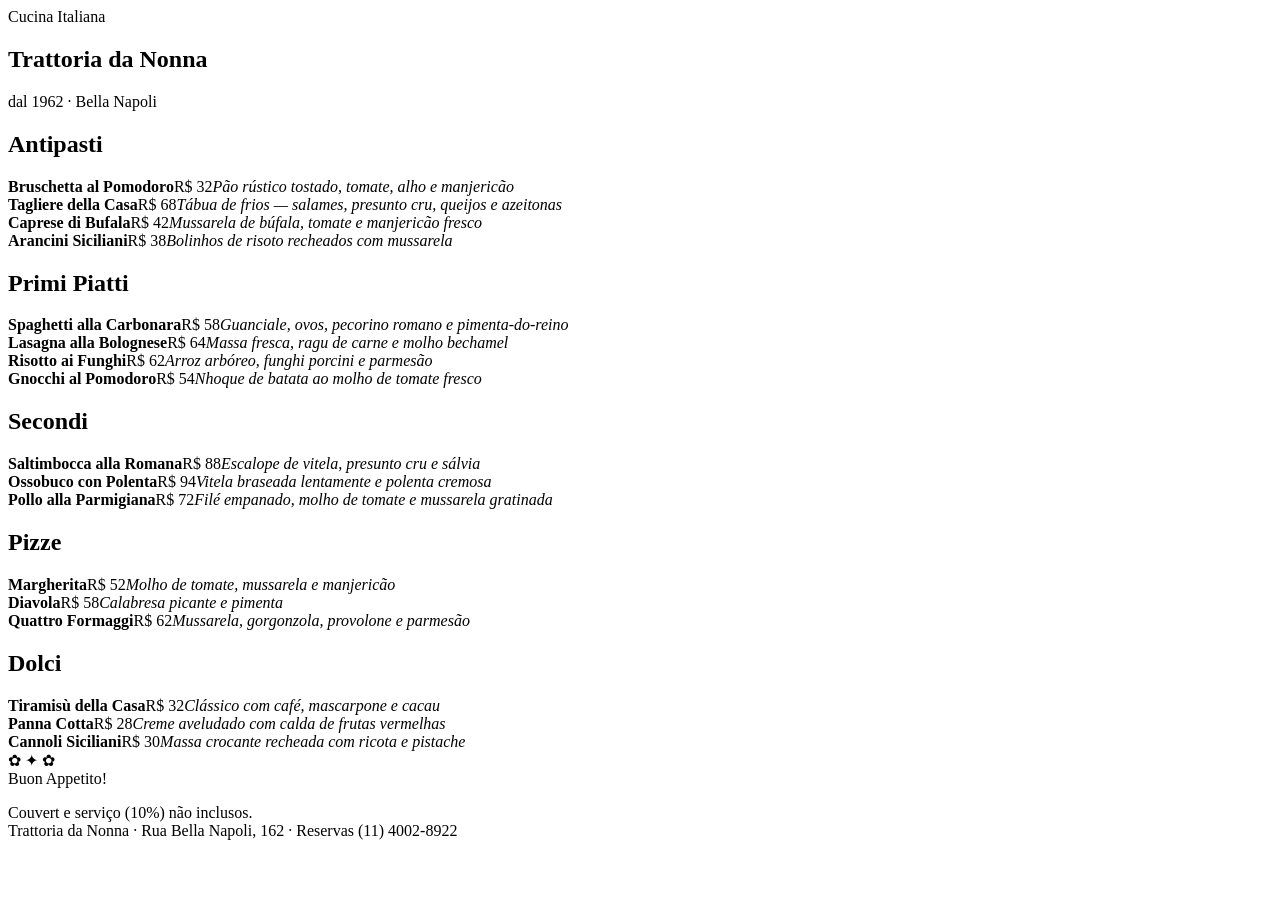
==== index.html @ 38fe3340 "Update stylesheet link path in index.html" ====
<!DOCTYPE html>
<html lang="pt-BR">
<head>
<meta charset="UTF-8" />
<meta name="viewport" content="width=device-width, initial-scale=1.0" />
<title>Trattoria da Nonna — Cardápio</title>
<link rel="preconnect" href="https://fonts.googleapis.com" />
<link rel="preconnect" href="https://fonts.gstatic.com" crossorigin />
<link href="https://fonts.googleapis.com/css2?family=Yeseva+One&family=EB+Garamond:ital,wght@0,400;0,500;0,600;1,400;1,500&family=Oswald:wght@500;600&display=swap" rel="stylesheet" />
<link rel="stylesheet" href="./css/styles.css" />
</head>
<body>

  <article class="menu" data-screen-label="Cardápio — La Bandiera">
    <div class="tricolor"></div>

    <header class="head">
      <div class="crest">Cucina Italiana</div>
      <h1>Trattoria da Nonna</h1>
      <div class="since">dal 1962 · Bella Napoli</div>
    </header>

    <section class="sec">
      <h2>Antipasti</h2>
      <div class="dish"><b>Bruschetta al Pomodoro</b><span>R$ 32</span><i>Pão rústico tostado, tomate, alho e manjericão</i></div>
      <div class="dish"><b>Tagliere della Casa</b><span>R$ 68</span><i>Tábua de frios — salames, presunto cru, queijos e azeitonas</i></div>
      <div class="dish"><b>Caprese di Bufala</b><span>R$ 42</span><i>Mussarela de búfala, tomate e manjericão fresco</i></div>
      <div class="dish"><b>Arancini Siciliani</b><span>R$ 38</span><i>Bolinhos de risoto recheados com mussarela</i></div>
    </section>

    <section class="sec">
      <h2>Primi Piatti</h2>
      <div class="dish"><b>Spaghetti alla Carbonara</b><span>R$ 58</span><i>Guanciale, ovos, pecorino romano e pimenta-do-reino</i></div>
      <div class="dish"><b>Lasagna alla Bolognese</b><span>R$ 64</span><i>Massa fresca, ragu de carne e molho bechamel</i></div>
      <div class="dish"><b>Risotto ai Funghi</b><span>R$ 62</span><i>Arroz arbóreo, funghi porcini e parmesão</i></div>
      <div class="dish"><b>Gnocchi al Pomodoro</b><span>R$ 54</span><i>Nhoque de batata ao molho de tomate fresco</i></div>
    </section>

    <section class="sec">
      <h2>Secondi</h2>
      <div class="dish"><b>Saltimbocca alla Romana</b><span>R$ 88</span><i>Escalope de vitela, presunto cru e sálvia</i></div>
      <div class="dish"><b>Ossobuco con Polenta</b><span>R$ 94</span><i>Vitela braseada lentamente e polenta cremosa</i></div>
      <div class="dish"><b>Pollo alla Parmigiana</b><span>R$ 72</span><i>Filé empanado, molho de tomate e mussarela gratinada</i></div>
    </section>

    <section class="sec">
      <h2>Pizze</h2>
      <div class="dish"><b>Margherita</b><span>R$ 52</span><i>Molho de tomate, mussarela e manjericão</i></div>
      <div class="dish"><b>Diavola</b><span>R$ 58</span><i>Calabresa picante e pimenta</i></div>
      <div class="dish"><b>Quattro Formaggi</b><span>R$ 62</span><i>Mussarela, gorgonzola, provolone e parmesão</i></div>
    </section>

    <section class="sec">
      <h2>Dolci</h2>
      <div class="dish"><b>Tiramisù della Casa</b><span>R$ 32</span><i>Clássico com café, mascarpone e cacau</i></div>
      <div class="dish"><b>Panna Cotta</b><span>R$ 28</span><i>Creme aveludado com calda de frutas vermelhas</i></div>
      <div class="dish"><b>Cannoli Siciliani</b><span>R$ 30</span><i>Massa crocante recheada com ricota e pistache</i></div>
    </section>

    <footer class="foot">
      <div class="orn">✿ ✦ ✿</div>
      <div class="buon">Buon Appetito!</div>
      <p>Couvert e serviço (10%) não inclusos.<br />Trattoria da Nonna · Rua Bella Napoli, 162 · Reservas (11) 4002-8922</p>
    </footer>

    <div class="tricolor bottom"></div>
  </article>

</body>
</html>
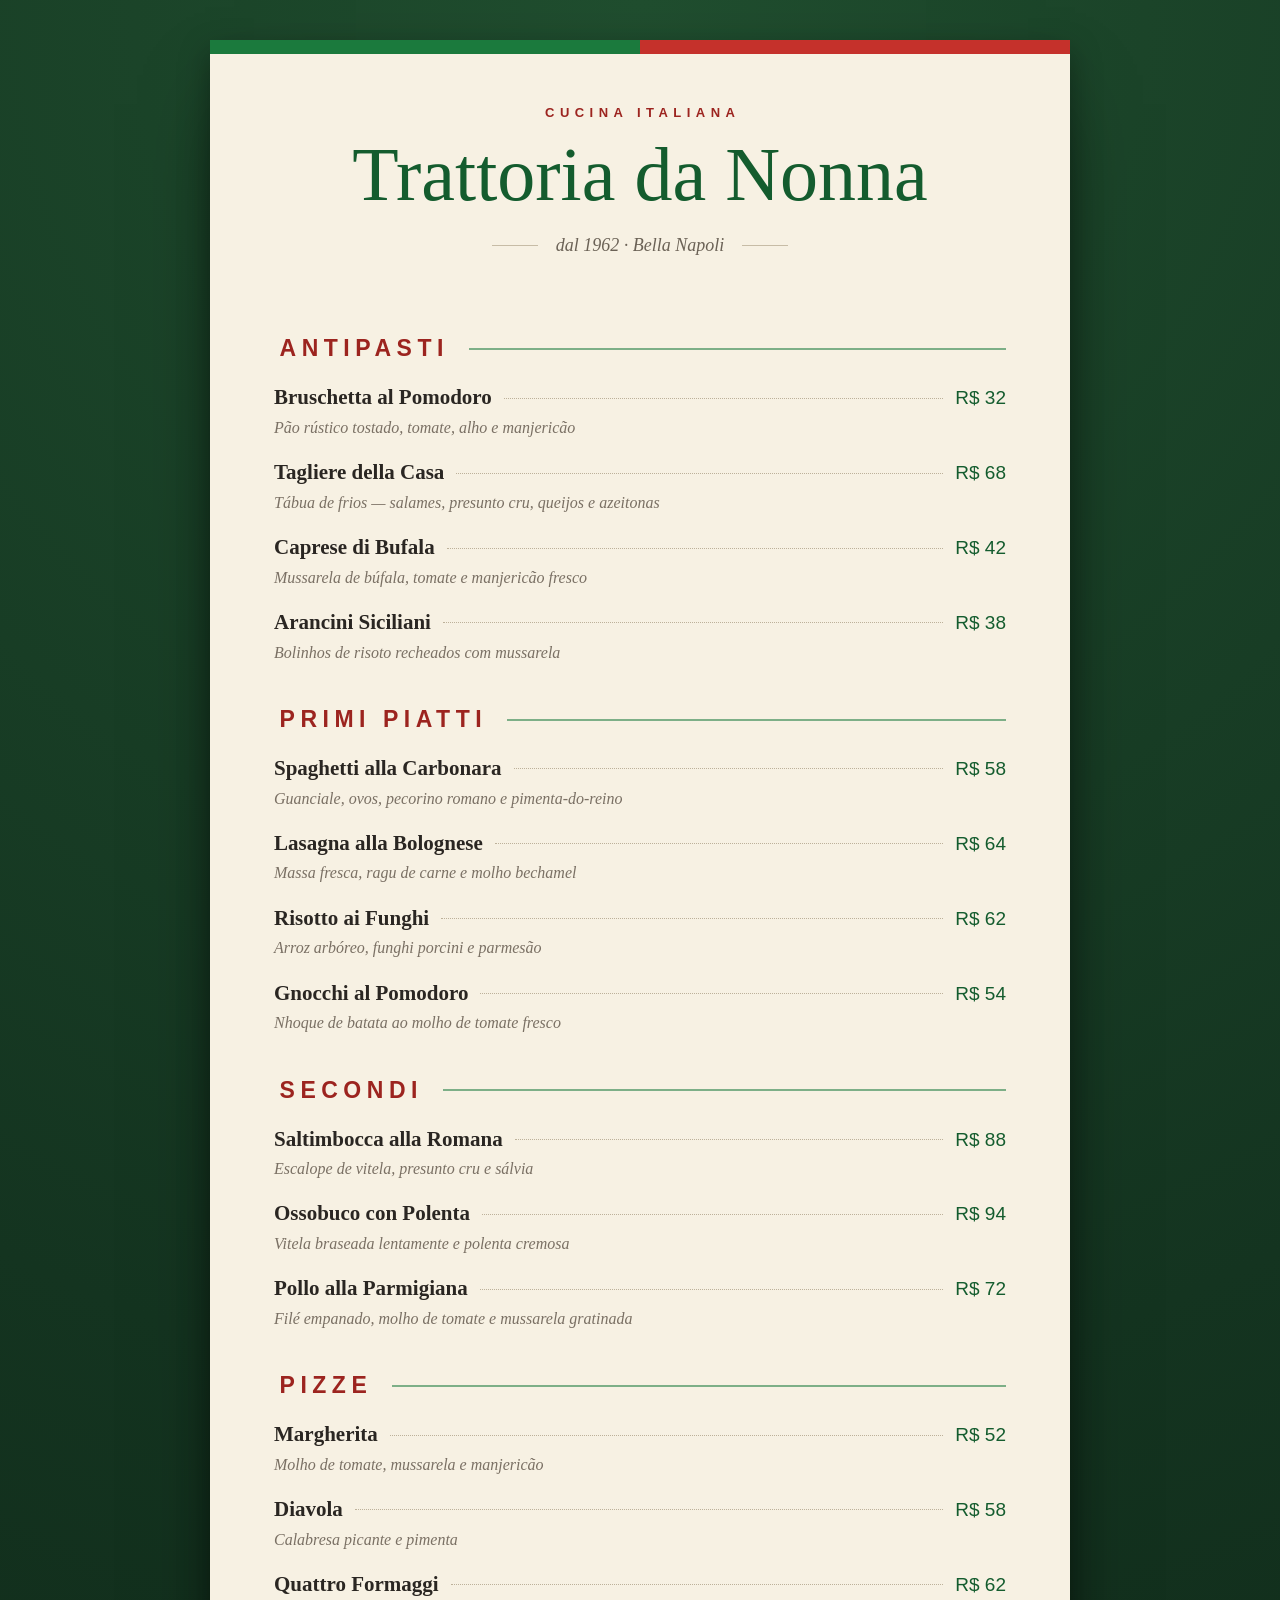
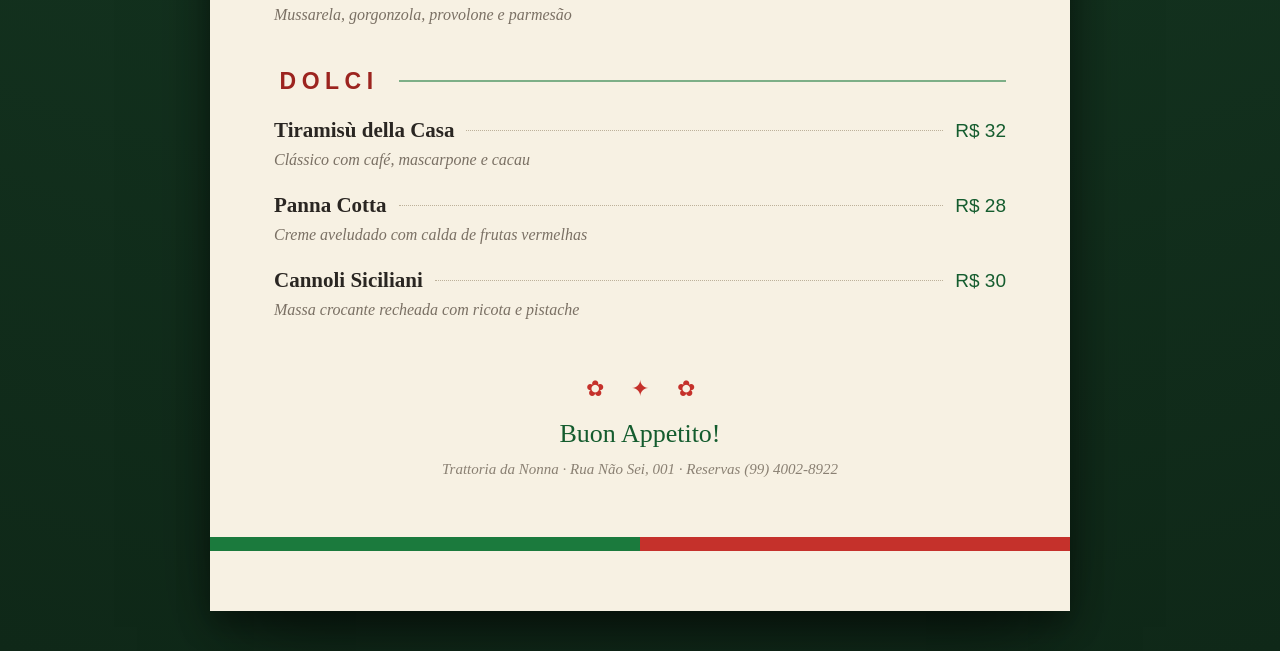
==== commit 32285be7: "Update footer contact information" ====
--- a/index.html
+++ b/index.html
@@ -60,7 +60,7 @@
     <footer class="foot">
       <div class="orn">✿ ✦ ✿</div>
       <div class="buon">Buon Appetito!</div>
-      <p>Couvert e serviço (10%) não inclusos.<br />Trattoria da Nonna · Rua Bella Napoli, 162 · Reservas (11) 4002-8922</p>
+      <p>Trattoria da Nonna · Rua Não Sei, 001 · Reservas (99) 4002-8922</p>
     </footer>
 
     <div class="tricolor bottom"></div>
--- a/css/styles.css
+++ b/css/styles.css
@@ -0,0 +1,93 @@
+*, *::before, *::after { box-sizing: border-box; }
+  :root {
+    --green: #145c2e;
+    --red: #9c241f;
+    --ink: #2a2622;
+    --muted: #7a7064;
+    --paper: #f7f1e3;
+    --dots: #bdb19a;
+  }
+  body {
+    margin: 0;
+    padding: 40px 20px;
+    background: radial-gradient(circle at 50% 0%, #1f4d2e, #143420 60%, #0f2818);
+    font: 400 16px/1.5 'EB Garamond', Georgia, serif;
+    color: var(--ink);
+    -webkit-font-smoothing: antialiased;
+  }
+
+  .menu {
+    max-width: 860px;
+    margin: 0 auto;
+    padding-bottom: 60px;
+    background: var(--paper);
+    box-shadow: 0 40px 80px -24px rgba(0,0,0,.6), 0 12px 28px rgba(0,0,0,.35);
+  }
+
+  /* tricolor band (top & bottom) */
+  .tricolor { display: flex; height: 14px; }
+  .tricolor::before, .tricolor::after { content: ""; flex: 1; }
+  .tricolor { background: var(--paper); }
+  .tricolor::before { background: #1b7a3d; }
+  .tricolor::after  { background: #c5312b; }
+  .tricolor.bottom { margin-top: 56px; }
+
+  /* header */
+  .head { text-align: center; padding: 52px 40px 34px; }
+  .crest {
+    font: 600 13px/1 'Oswald', sans-serif;
+    text-transform: uppercase; letter-spacing: .42em;
+    color: var(--red); padding-left: .42em; margin-bottom: 18px;
+  }
+  h1 {
+    margin: 0 0 18px;
+    font: 400 clamp(46px, 9vw, 76px)/.98 'Yeseva One', serif;
+    color: var(--green);
+  }
+  .since {
+    display: inline-flex; align-items: center; gap: 18px;
+    font-style: italic; font-size: 18px; color: #6b6256;
+  }
+  .since::before, .since::after { content: ""; width: 46px; height: 1px; background: #c7bca6; }
+
+  /* section heading */
+  .sec { padding: 0 clamp(28px, 6vw, 64px); margin-top: 44px; }
+  h2 {
+    display: flex; align-items: center; gap: 20px; margin: 0 0 22px;
+    font: 600 clamp(19px, 3.2vw, 23px)/1 'Oswald', sans-serif;
+    text-transform: uppercase; letter-spacing: .24em;
+    color: var(--red); padding-left: .24em;
+  }
+  h2::after {
+    content: ""; flex: 1;
+    border-top: 2px solid #1b7a3d; opacity: .55;
+  }
+
+  /* dish: name · dotted leader · price, with description below */
+  .dish {
+    display: grid;
+    grid-template-columns: max-content 1fr max-content;
+    align-items: baseline; column-gap: 12px;
+    margin-bottom: 18px;
+  }
+  .dish b { grid-area: 1 / 1; font-weight: 600; font-size: clamp(18px, 2.6vw, 21px); }
+  .dish::before {
+    content: ""; grid-area: 1 / 2; align-self: center;
+    border-bottom: 1.5px dotted var(--dots);
+  }
+  .dish span { grid-area: 1 / 3; font: 500 clamp(17px, 2.6vw, 19px)/1 'Oswald', sans-serif; color: var(--green); white-space: nowrap; }
+  .dish i {
+    grid-area: 2 / 1 / 3 / -1; margin-top: 3px;
+    font-size: clamp(14px, 2.1vw, 16px); color: var(--muted); line-height: 1.4;
+  }
+
+  /* footer */
+  .foot { text-align: center; margin-top: 50px; padding: 0 40px; }
+  .foot .orn { color: #c5312b; font-size: 22px; letter-spacing: .5em; padding-left: .5em; }
+  .foot .buon { margin: 16px 0 10px; font: 400 26px/1 'Yeseva One', serif; color: var(--green); }
+  .foot p { margin: 0; font-style: italic; font-size: 15px; line-height: 1.6; color: #8a8073; }
+
+  @media print {
+    body { padding: 0; background: #fff; }
+    .menu { max-width: 100%; box-shadow: none; }
+  }
